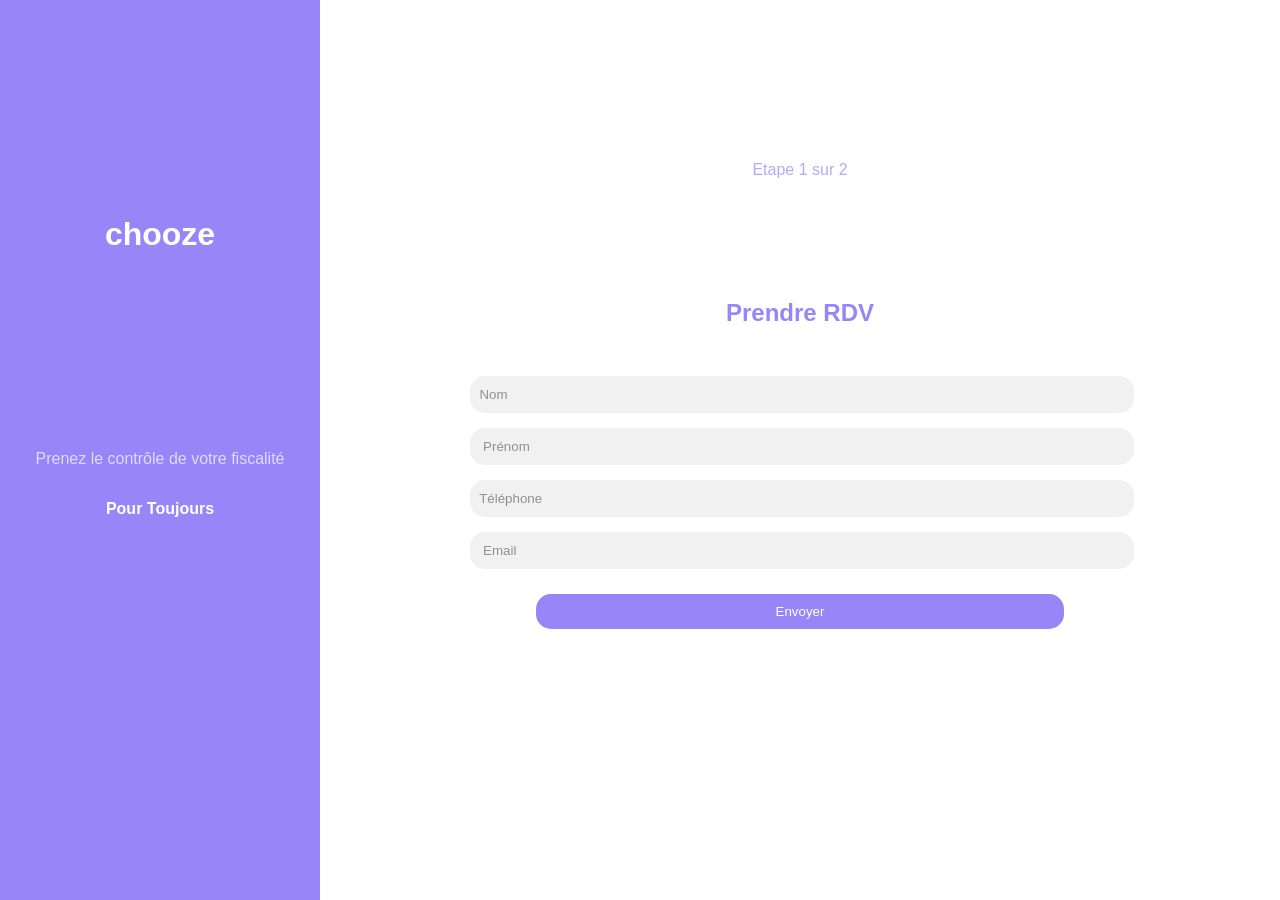
==== resultats.html @ 67b2a7f4 "End "resultats" pages" ====
<!DOCTYPE html>
<html lang="fr">

<head>
    <meta charset="UTF-8">
    <meta name="viewport" content="width=device-width, initial-scale=1.0">
    <title>form-request</title>
    <link rel="stylesheet" href="resultats.css">
</head>

<body>
    <div class="container">
        <div class="chooze-container">
            <h1>chooze</h1>
            <p class="chooze-description">Prenez le contrôle de votre fiscalité</p>
            <p class="chooze-forever">Pour Toujours</p>
        </div>

        <div class="form-container">
            <h4>Etape 1 sur 2</h4>
            <h2>Prendre RDV</h2>
            <form action="thanks.html">
                <label>
                    <input type="text" name="nom" placeholder="  Nom" required>
                </label>
                <label>
                    <input type="text" name="prenom" placeholder="   Prénom" required>
                </label>
                <label>         
                    <input type="text" name="tel" placeholder="  Téléphone" required>
                </label>
                <label>
                    <input type="email" name="email" placeholder="   Email" required>
                </label>
                <button type="submit">Envoyer</button>
            </form>
        </div>
    </div>
</body>

</html>
---- resultats.css ----
body {
    display: flex;
    align-items: center;
    justify-content: center; 
    background-color: #ffffff;
    font-family: Arial, sans-serif;
    margin: 0;
}

.container {
    display:flex;
    height: 100vh;
    width: 100%;    
    justify-content: space-between;
}

.chooze-container {
    background-color: #9885F7;
    color: white;
    width: 25%;
    display: flex;
    flex-direction: column;
    align-items: center;
    justify-content: center;
}

.chooze-container h1 {
    text-align: center;
    padding-bottom: 160px;
    margin-top: -150px;
}

.chooze-container .chooze-description {
    text-align: center;
    font-weight: lighter;
    color: rgb(255, 255, 255);
    opacity: 0.7;
}

.chooze-container .chooze-forever {
    font-weight: bold;
}

.form-container {
    display: flex;
    flex-direction: column;
    justify-content: center;
    padding: 150px;
    width: 75%;
    box-sizing: border-box;
    text-align: center;
}

.form-container h4 {
    color: #9885F7;
    font-weight: lighter;
    padding-bottom: 100px;
    margin: 0px;
    margin-top: -110px;
    opacity: 0.7;

}

.form-container h2 {
    color: #9885F7;
    padding-bottom: 30px;
    font-weight: bold;
}

.form-container form label {
    display: flex;
    flex-direction: column;
    margin-bottom: 15px;
}

.form-container form button {
    background-color: #9885F7;
    color: white;
    border: none;
    border-radius: 15px;
    padding: 10px;
    cursor: pointer;
    margin-top: 10px;
    width: 80%;
}
input {
    border: none;
    border-radius: 15px;
    background-color: rgb(238, 238, 238);
    height: 35px;
    width: 100%;
    opacity: 0.8;
}
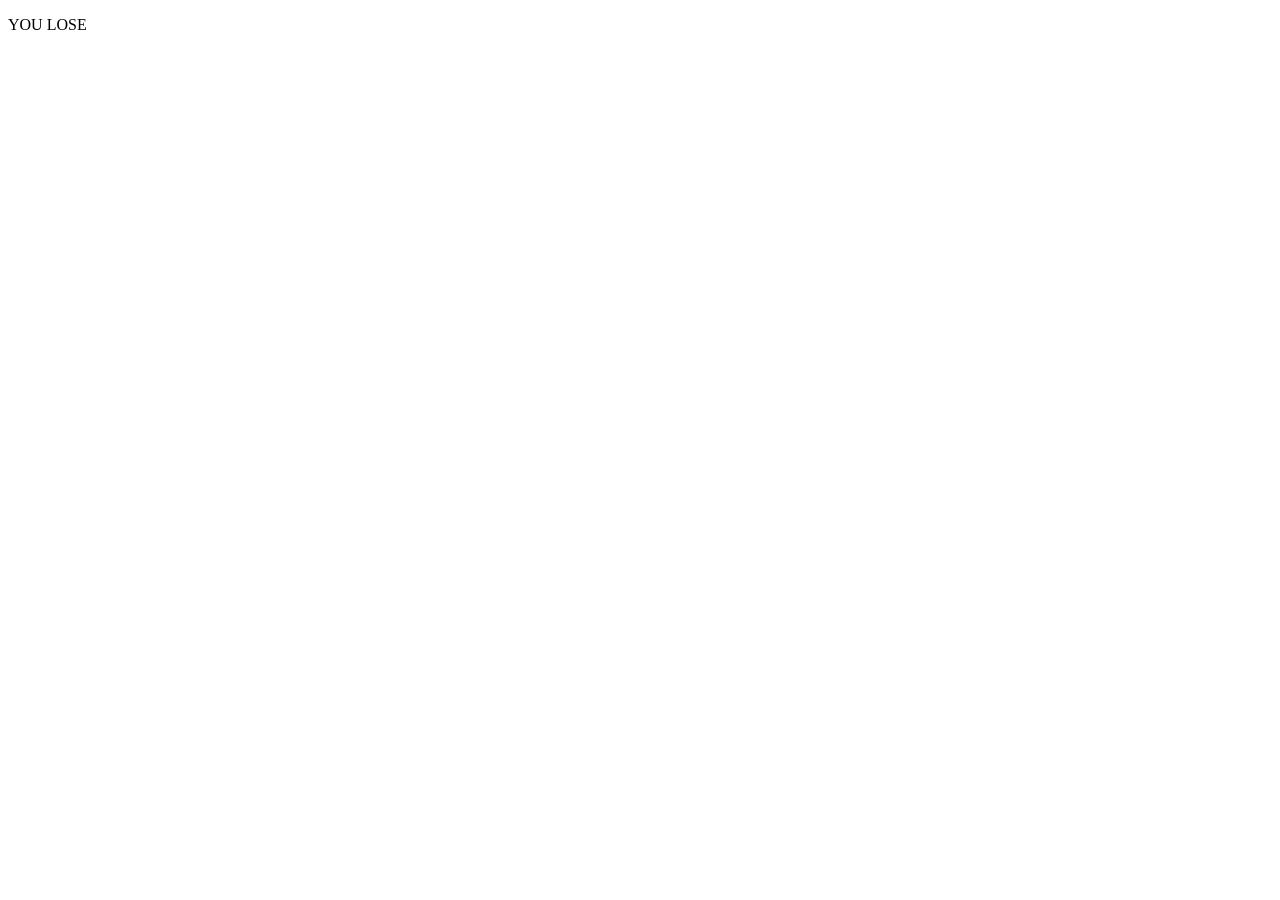
==== commit a5ca7482: "Premier envoi" ====
--- a/resultats.html
+++ b/resultats.html
@@ -1,41 +1,13 @@
 <!DOCTYPE html>
-<html lang="fr">
-
+<html lang="en">
 <head>
     <meta charset="UTF-8">
+    <meta http-equiv="X-UA-Compatible" content="IE=edge">
     <meta name="viewport" content="width=device-width, initial-scale=1.0">
-    <title>form-request</title>
-    <link rel="stylesheet" href="resultats.css">
+    <title>Résultat</title>
 </head>
-
 <body>
-    <div class="container">
-        <div class="chooze-container">
-            <h1>chooze</h1>
-            <p class="chooze-description">Prenez le contrôle de votre fiscalité</p>
-            <p class="chooze-forever">Pour Toujours</p>
-        </div>
-
-        <div class="form-container">
-            <h4>Etape 1 sur 2</h4>
-            <h2>Prendre RDV</h2>
-            <form action="thanks.html">
-                <label>
-                    <input type="text" name="nom" placeholder="  Nom" required>
-                </label>
-                <label>
-                    <input type="text" name="prenom" placeholder="   Prénom" required>
-                </label>
-                <label>         
-                    <input type="text" name="tel" placeholder="  Téléphone" required>
-                </label>
-                <label>
-                    <input type="email" name="email" placeholder="   Email" required>
-                </label>
-                <button type="submit">Envoyer</button>
-            </form>
-        </div>
-    </div>
+    <p id="results">YOU LOSE</p>
+    <script src="index.js"></script>
 </body>
-
 </html>
